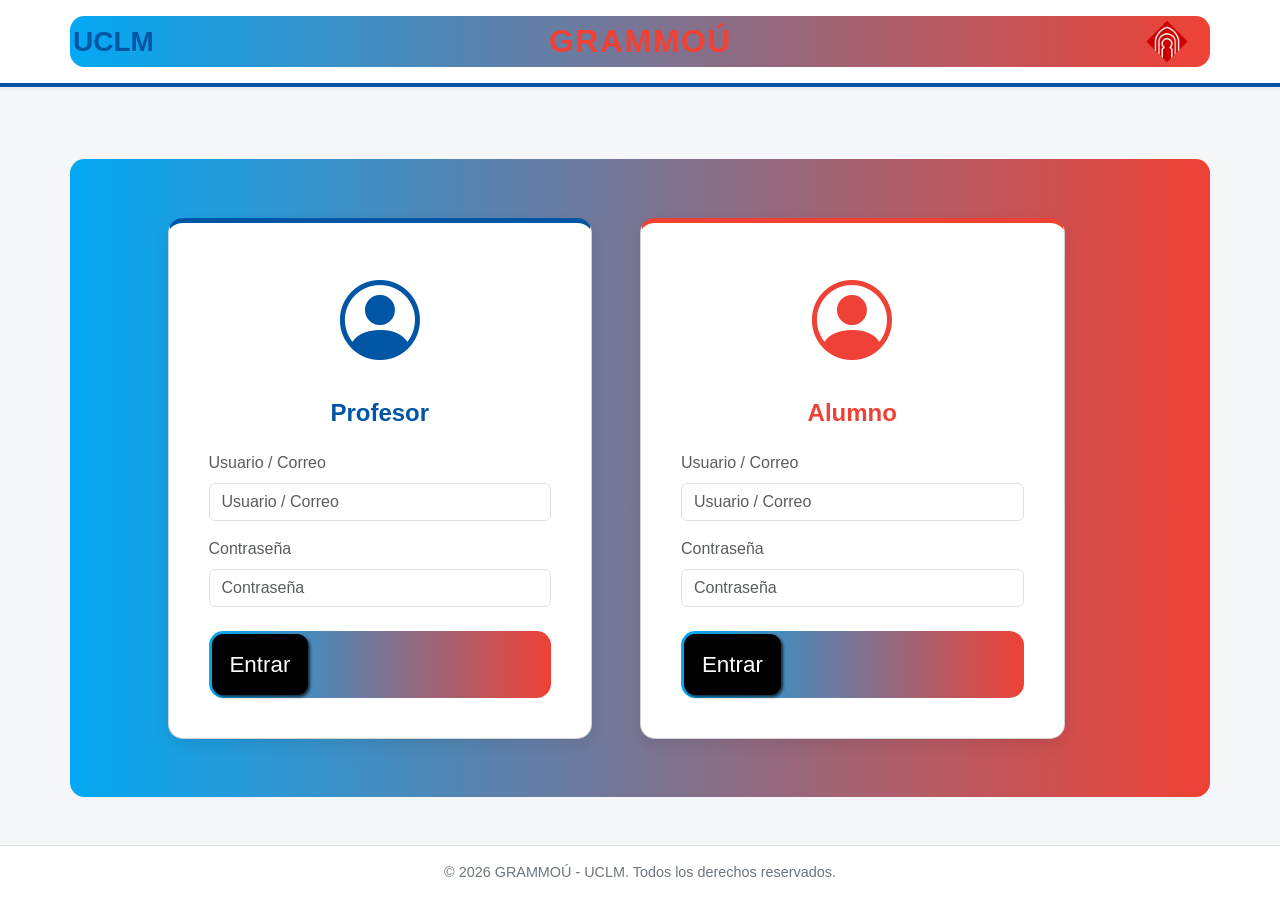
==== Index.html @ bfdd8eac "inicio de introduccion Es es el inicio de la aplicacion el apartado login" ====
<!DOCTYPE html>
<html lang="es">

<head>
    <title>Grammoù</title>
    <meta charset="UTF-8">
    <meta name="viewport" content="width=device-width, initial-scale=1.0">

    <link href="https://cdn.jsdelivr.net/npm/bootstrap@5.3.0/dist/css/bootstrap.min.css" rel="stylesheet">

    <link href="https://cdn.jsdelivr.net/npm/bootstrap-icons@1.10.5/font/bootstrap-icons.css" rel="stylesheet">

    <link rel="stylesheet" href="style.css">
</head>

<body>
    <header class="navbar navbar-expand-lg navbar-light py-3 mb-4">
        <div class="container d-flex justify-content-between align-items-center">
            <span class="h3 mb-0 fw-bold text-uclm">UCLM</span>
            <h1 class="h2 mb-0 fw-bold text-grammou">GRAMMOÚ</h1>
            <div>
                <img src="/Imagenes/Logo-UCLM.webp" alt="Logo de la UCLM" class="logo-img">
            </div>
        </div>
    </header>

    <main class="container my-5 flex-grow-1 d-flex align-items-center">
        <div class="row justify-content-center g-5 w-100">

            <div class="col-md-5">
                <div class="card card-prof p-4 h-100 text-center">
                    <div class="card-body d-flex flex-column align-items-center">
                        <i class="bi bi-person-circle mb-3" style="font-size: 5rem; color: var(--french-blue);"></i>
                        <h2 class="h4 mb-4 fw-bold text-uclm">Profesor</h2>

                        <form class="w-100 text-start">
                            <div class="mb-3">
                                <label for="prof-usuario" class="form-label text-muted">Usuario / Correo</label>
                                <input type="text" class="form-control" id="prof-usuario" placeholder="Usuario / Correo"
                                    required>
                            </div>
                            <div class="mb-4">
                                <label for="prof-pass" class="form-label text-muted">Contraseña</label>
                                <input type="password" class="form-control" id="prof-pass" placeholder="Contraseña"
                                    required>
                            </div>
                            <div class="container">
                                <button class="button">Entrar</button>
                            </div>
                        </form>
                    </div>
                </div>
            </div>

            <div class="col-md-5">
                <div class="card card-alum p-4 h-100 text-center">
                    <div class="card-body d-flex flex-column align-items-center">
                        <i class="bi bi-person-circle mb-3" style="font-size: 5rem; color: var(--french-red);"></i>
                        <h2 class="h4 mb-4 fw-bold text-danger" style="color: var(--french-red) !important;">Alumno</h2>

                        <form class="w-100 text-start">
                            <div class="mb-3">
                                <label for="alum-usuario" class="form-label text-muted">Usuario / Correo</label>
                                <input type="text" class="form-control" id="alum-usuario" placeholder="Usuario / Correo"
                                    required>
                            </div>
                            <div class="mb-4">
                                <label for="alum-pass" class="form-label text-muted">Contraseña</label>
                                <input type="password" class="form-control" id="alum-pass" placeholder="Contraseña"
                                    required>
                            </div>
                            <div class="container">
                                <button class="button">Entrar</button>
                            </div>
                        </form>
                    </div>
                </div>
            </div>

        </div>
    </main>

    <footer class="text-center py-3">
        <p class="mb-0">&copy; 2026 GRAMMOÚ - UCLM. Todos los derechos reservados.</p>
    </footer>

    <script src="https://cdn.jsdelivr.net/npm/bootstrap@5.3.0/dist/js/bootstrap.bundle.min.js"></script>
</body>

</html>
---- style.css ----
:root {
    --french-blue: #0055A4;
    --french-red: #EF4135;
    --french-white: #FFFFFF;
}

body {
    background-color: #F4F6F9;
    /* Fondo claro y moderno */
    color: #333333;
    min-height: 100vh;
    display: flex;
    flex-direction: column;
    font-family: 'Segoe UI', Tahoma, Geneva, Verdana, sans-serif;
}

.navbar {
    background-color: var(--french-white) !important;
    border-bottom: 4px solid var(--french-blue);
    box-shadow: 0 2px 4px rgba(0, 0, 0, 0.05);
}

.card {
    border-radius: 15px;
    box-shadow: 0 6px 15px rgba(0, 0, 0, 0.08);
    background-color: var(--french-white);
    transition: transform 0.25s ease, border-color 0.25s ease;
    -webkit-transition: transform 0.25s ease, border-color 0.25s ease;
    -moz-transition: transform 0.25s ease, border-color 0.25s ease;
    -ms-transition: transform 0.25s ease, border-color 0.25s ease;
    -o-transition: transform 0.25s ease, border-color 0.25s ease;
}

.card:hover {
    transform: translateY(-5px);
}

.card-prof {
    border-top: 5px solid var(--french-blue);
}

.card-alum {
    border-top: 5px solid var(--french-red);
}

.text-uclm {
    color: var(--french-blue);
}

.text-grammou {
    color: var(--french-red);
    letter-spacing: 1.5px;
}

.logo-img {
    height: 45px;
    width: auto;
    object-fit: contain;
}

.btn-french-blue {
    background-color: var(--french-blue);
    color: var(--french-white);
    border: none;
}

.btn-french-blue:hover {
    background-color: #003d82;
    color: var(--french-white);
}

.btn-french-red {
    background-color: var(--french-red);
    color: var(--french-white);
    border: none;
}

.btn-french-red:hover {
    background-color: #c62b21;
    color: var(--french-white);
}

footer {
    background-color: var(--french-white) !important;
    border-top: 1px solid #dee2e6;
    color: #6c757d;
    font-size: 0.9rem;
}

.form-control:focus {
    border-color: var(--french-blue);
    box-shadow: 0 0 0 0.25rem rgba(0, 85, 164, 0.25);
}

/* From Uiverse.io by Spacious74 */
button {
    font-size: 1.4em;
    padding: 0.6em 0.8em;
    border-radius: 0.5em;
    border: none;
    background-color: #000;
    color: #fff;
    cursor: pointer;
    box-shadow: 2px 2px 3px #000000b4;
}

.container {
    position: relative;
    padding: 3px;
    background: linear-gradient(90deg, #03a9f4, #EF4135);
    border-radius: 0.9em;
    transition: all 0.4s ease;
}

.container::before {
    content: "";
    position: absolute;
    inset: 0;
    margin: auto;
    border-radius: 0.9em;
    z-index: -10;
    filter: blur(0);
    transition: filter 0.4s ease;
}

.container:hover::before {
    background: linear-gradient(90deg, #03a9f4, #EF4135);
    filter: blur(1.2em);
}

.container:active::before {
    filter: blur(0.2em);
}
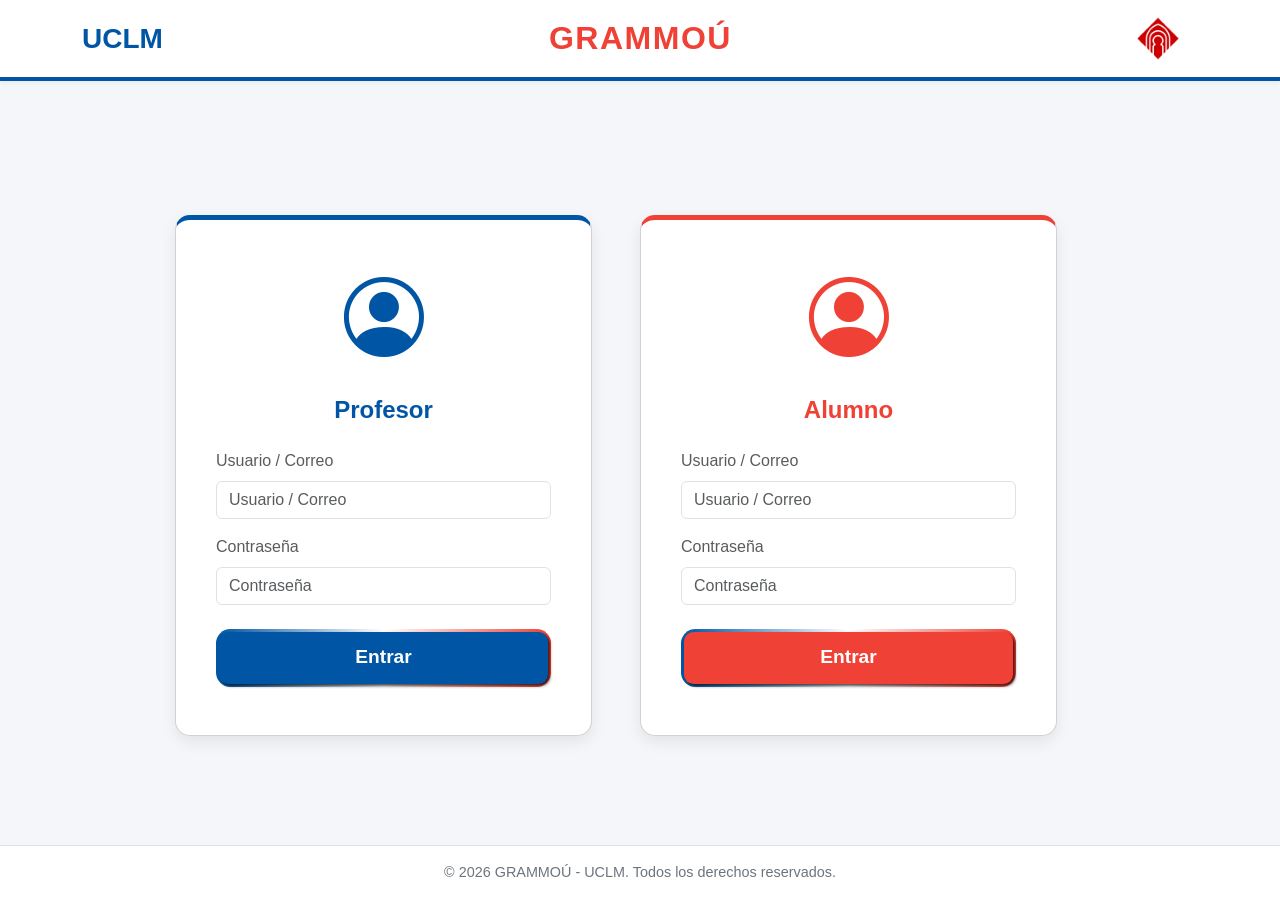
==== commit 0646fa77: "Correccion de pagina de login Se a puesto una con menos fatiga visual." ====
--- a/Index.html
+++ b/Index.html
@@ -5,12 +5,9 @@
     <title>Grammoù</title>
     <meta charset="UTF-8">
     <meta name="viewport" content="width=device-width, initial-scale=1.0">
-
     <link href="https://cdn.jsdelivr.net/npm/bootstrap@5.3.0/dist/css/bootstrap.min.css" rel="stylesheet">
-
     <link href="https://cdn.jsdelivr.net/npm/bootstrap-icons@1.10.5/font/bootstrap-icons.css" rel="stylesheet">
-
-    <link rel="stylesheet" href="style.css">
+    <link rel="stylesheet" href="./Grammoú/style.css">
 </head>
 
 <body>
@@ -23,29 +20,28 @@
             </div>
         </div>
     </header>
-
     <main class="container my-5 flex-grow-1 d-flex align-items-center">
         <div class="row justify-content-center g-5 w-100">
-
             <div class="col-md-5">
                 <div class="card card-prof p-4 h-100 text-center">
                     <div class="card-body d-flex flex-column align-items-center">
                         <i class="bi bi-person-circle mb-3" style="font-size: 5rem; color: var(--french-blue);"></i>
                         <h2 class="h4 mb-4 fw-bold text-uclm">Profesor</h2>
-
                         <form class="w-100 text-start">
                             <div class="mb-3">
                                 <label for="prof-usuario" class="form-label text-muted">Usuario / Correo</label>
                                 <input type="text" class="form-control" id="prof-usuario" placeholder="Usuario / Correo"
                                     required>
                             </div>
+
                             <div class="mb-4">
                                 <label for="prof-pass" class="form-label text-muted">Contraseña</label>
                                 <input type="password" class="form-control" id="prof-pass" placeholder="Contraseña"
                                     required>
                             </div>
-                            <div class="container">
-                                <button class="button">Entrar</button>
+
+                            <div class="btn-gradient-container mb-2">
+                                <button type="submit" class="custom-btn btn-prof-style">Entrar</button>
                             </div>
                         </form>
                     </div>
@@ -69,14 +65,14 @@
                                 <input type="password" class="form-control" id="alum-pass" placeholder="Contraseña"
                                     required>
                             </div>
-                            <div class="container">
-                                <button class="button">Entrar</button>
+
+                            <div class="btn-gradient-container mb-2">
+                                <button type="submit" class="custom-btn btn-alum-style">Entrar</button>
                             </div>
                         </form>
                     </div>
                 </div>
             </div>
-
         </div>
     </main>
 
@@ -87,4 +83,6 @@
     <script src="https://cdn.jsdelivr.net/npm/bootstrap@5.3.0/dist/js/bootstrap.bundle.min.js"></script>
 </body>
 
+</html>
+
 </html>
--- a/Grammoú/style.css
+++ b/Grammoú/style.css
@@ -0,0 +1,130 @@
+:root {
+    --french-blue: #0055A4;
+    --french-red: #EF4135;
+    --french-white: #FFFFFF;
+}
+
+body {
+    background-color: #F4F6F9;
+    /* Fondo claro y moderno */
+    color: #333333;
+    min-height: 100vh;
+    display: flex;
+    flex-direction: column;
+    font-family: 'Segoe UI', Tahoma, Geneva, Verdana, sans-serif;
+}
+
+.navbar {
+    background-color: var(--french-white) !important;
+    border-bottom: 4px solid var(--french-blue);
+    box-shadow: 0 2px 4px rgba(0, 0, 0, 0.05);
+}
+
+.card {
+    border-radius: 15px;
+    box-shadow: 0 6px 15px rgba(0, 0, 0, 0.08);
+    background-color: var(--french-white);
+    transition: transform 0.25s ease, border-color 0.25s ease;
+    -webkit-transition: transform 0.25s ease, border-color 0.25s ease;
+    -moz-transition: transform 0.25s ease, border-color 0.25s ease;
+    -ms-transition: transform 0.25s ease, border-color 0.25s ease;
+    -o-transition: transform 0.25s ease, border-color 0.25s ease;
+}
+
+.card:hover {
+    transform: translateY(-5px);
+}
+
+.card-prof {
+    border-top: 5px solid var(--french-blue);
+}
+
+.card-alum {
+    border-top: 5px solid var(--french-red);
+}
+
+.text-uclm {
+    color: var(--french-blue);
+}
+
+.text-grammou {
+    color: var(--french-red);
+    letter-spacing: 1.5px;
+}
+
+.logo-img {
+    height: 45px;
+    width: auto;
+    object-fit: contain;
+}
+
+/* Estilos de botones estilo Uiverse */
+.btn-gradient-container {
+    position: relative;
+    padding: 3px;
+    background: linear-gradient(90deg, var(--french-blue), var(--french-white), var(--french-red));
+    border-radius: 0.9em;
+    transition: all 0.4s ease;
+    width: 100%;
+}
+
+.btn-gradient-container::before {
+    content: "";
+    position: absolute;
+    inset: 0;
+    margin: auto;
+    border-radius: 0.9em;
+    z-index: -10;
+    filter: blur(0);
+    transition: filter 0.4s ease;
+    background: linear-gradient(90deg, var(--french-blue), var(--french-white), var(--french-red));
+}
+
+.btn-gradient-container:hover::before {
+    filter: blur(1.2em);
+}
+
+.btn-gradient-container:active::before {
+    filter: blur(0.2em);
+}
+
+.custom-btn {
+    font-size: 1.2em;
+    padding: 0.6em 0.8em;
+    border-radius: 0.5em;
+    border: none;
+    cursor: pointer;
+    box-shadow: 2px 2px 3px #000000b4;
+    width: 100%;
+    font-weight: bold;
+    color: #fff;
+    transition: background-color 0.3s ease, color 0.3s ease;
+}
+
+.btn-prof-style {
+    background-color: var(--french-blue);
+}
+
+.btn-prof-style:hover {
+    background-color: #003d82;
+}
+
+.btn-alum-style {
+    background-color: var(--french-red);
+}
+
+.btn-alum-style:hover {
+    background-color: #c62b21;
+}
+
+footer {
+    background-color: var(--french-white) !important;
+    border-top: 1px solid #dee2e6;
+    color: #6c757d;
+    font-size: 0.9rem;
+}
+
+.form-control:focus {
+    border-color: var(--french-blue);
+    box-shadow: 0 0 0 0.25rem rgba(0, 85, 164, 0.25);
+}
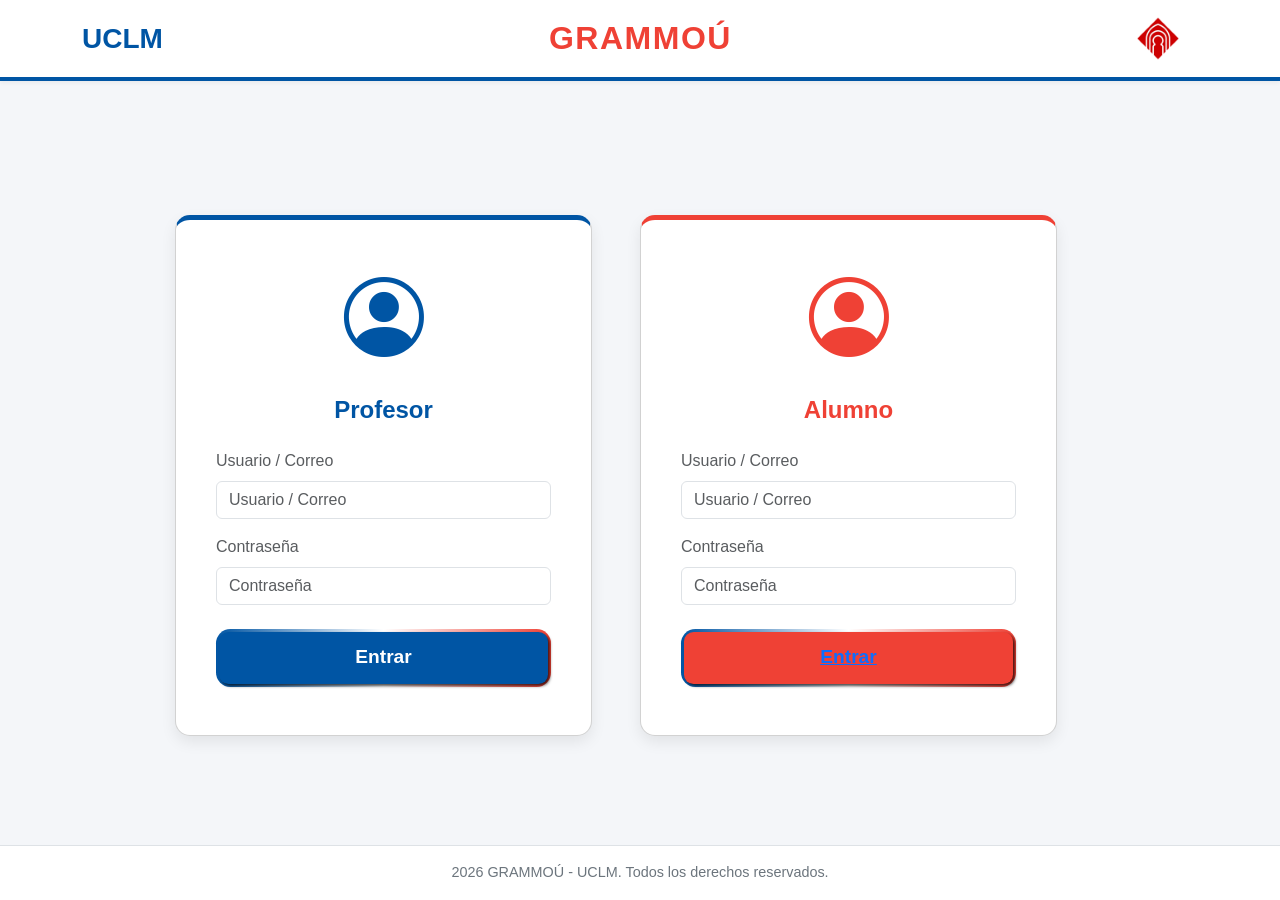
==== commit 0b8bd993: "Implementacion de la pagina del mapa se termina de definir la parte de la pagina del mapa." ====
--- a/Index.html
+++ b/Index.html
@@ -67,7 +67,8 @@
                             </div>
 
                             <div class="btn-gradient-container mb-2">
-                                <button type="submit" class="custom-btn btn-alum-style">Entrar</button>
+                                <button type="submit" class="custom-btn btn-alum-style"><a
+                                        href="Mapa.html">Entrar</a></button>
                             </div>
                         </form>
                     </div>
@@ -77,7 +78,7 @@
     </main>
 
     <footer class="text-center py-3">
-        <p class="mb-0">&copy; 2026 GRAMMOÚ - UCLM. Todos los derechos reservados.</p>
+        <p class="mb-0"> 2026 GRAMMOÚ - UCLM. Todos los derechos reservados.</p>
     </footer>
 
     <script src="https://cdn.jsdelivr.net/npm/bootstrap@5.3.0/dist/js/bootstrap.bundle.min.js"></script>
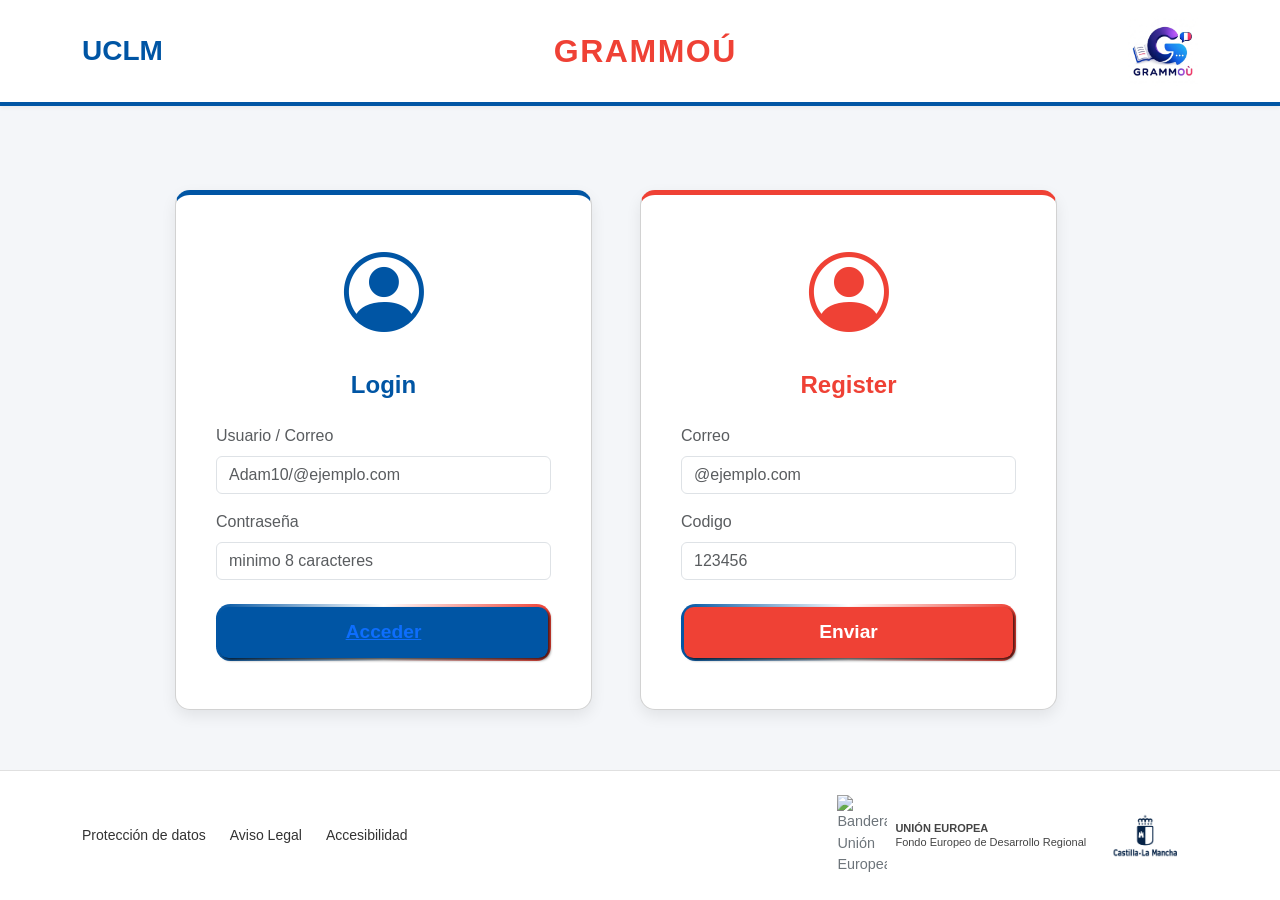
==== commit 7e68d159: "renovacion de inicio, interaccion de mapa Se a añadido de footer del educamos, se amodificado el log" ====
--- a/Index.html
+++ b/Index.html
@@ -4,6 +4,7 @@
 <head>
     <title>Grammoù</title>
     <meta charset="UTF-8">
+    <link rel="icon" type="image/x-icon" href="./Imagenes/Icono_APP.ico">
     <meta name="viewport" content="width=device-width, initial-scale=1.0">
     <link href="https://cdn.jsdelivr.net/npm/bootstrap@5.3.0/dist/css/bootstrap.min.css" rel="stylesheet">
     <link href="https://cdn.jsdelivr.net/npm/bootstrap-icons@1.10.5/font/bootstrap-icons.css" rel="stylesheet">
@@ -16,7 +17,7 @@
             <span class="h3 mb-0 fw-bold text-uclm">UCLM</span>
             <h1 class="h2 mb-0 fw-bold text-grammou">GRAMMOÚ</h1>
             <div>
-                <img src="/Imagenes/Logo-UCLM.webp" alt="Logo de la UCLM" class="logo-img">
+                <img src="./Imagenes/Icono_APP.webp" alt="Logo de la UCLM" class="logo-img">
             </div>
         </div>
     </header>
@@ -26,22 +27,20 @@
                 <div class="card card-prof p-4 h-100 text-center">
                     <div class="card-body d-flex flex-column align-items-center">
                         <i class="bi bi-person-circle mb-3" style="font-size: 5rem; color: var(--french-blue);"></i>
-                        <h2 class="h4 mb-4 fw-bold text-uclm">Profesor</h2>
+                        <h2 class="h4 mb-4 fw-bold text-uclm">Login</h2>
                         <form class="w-100 text-start">
                             <div class="mb-3">
                                 <label for="prof-usuario" class="form-label text-muted">Usuario / Correo</label>
-                                <input type="text" class="form-control" id="prof-usuario" placeholder="Usuario / Correo"
-                                    required>
+                                <input type="text" class="form-control" id="prof-usuario" placeholder="Adam10/@ejemplo.com" required>
                             </div>
 
                             <div class="mb-4">
                                 <label for="prof-pass" class="form-label text-muted">Contraseña</label>
-                                <input type="password" class="form-control" id="prof-pass" placeholder="Contraseña"
-                                    required>
+                                <input type="password" class="form-control" id="prof-pass" placeholder="minimo 8 caracteres" required>
                             </div>
 
                             <div class="btn-gradient-container mb-2">
-                                <button type="submit" class="custom-btn btn-prof-style">Entrar</button>
+                                <button type="submit" class="custom-btn btn-prof-style"><a href="Mapa.html">Acceder</a></button>
                             </div>
                         </form>
                     </div>
@@ -52,23 +51,20 @@
                 <div class="card card-alum p-4 h-100 text-center">
                     <div class="card-body d-flex flex-column align-items-center">
                         <i class="bi bi-person-circle mb-3" style="font-size: 5rem; color: var(--french-red);"></i>
-                        <h2 class="h4 mb-4 fw-bold text-danger" style="color: var(--french-red) !important;">Alumno</h2>
+                        <h2 class="h4 mb-4 fw-bold text-danger" style="color: var(--french-red) !important;">Register</h2>
 
                         <form class="w-100 text-start">
                             <div class="mb-3">
-                                <label for="alum-usuario" class="form-label text-muted">Usuario / Correo</label>
-                                <input type="text" class="form-control" id="alum-usuario" placeholder="Usuario / Correo"
-                                    required>
+                                <label for="alum-usuario" class="form-label text-muted">Correo</label>
+                                <input type="text" class="form-control" id="alum-usuario" placeholder="@ejemplo.com" required>
                             </div>
                             <div class="mb-4">
-                                <label for="alum-pass" class="form-label text-muted">Contraseña</label>
-                                <input type="password" class="form-control" id="alum-pass" placeholder="Contraseña"
-                                    required>
+                                <label for="alum-pass" class="form-label text-muted">Codigo</label>
+                                <input type="password" class="form-control" id="alum-pass" placeholder="123456" required>
                             </div>
 
                             <div class="btn-gradient-container mb-2">
-                                <button type="submit" class="custom-btn btn-alum-style"><a
-                                        href="Mapa.html">Entrar</a></button>
+                                <button type="submit" class="custom-btn btn-alum-style">Enviar</button>
                             </div>
                         </form>
                     </div>
@@ -77,8 +73,30 @@
         </div>
     </main>
 
-    <footer class="text-center py-3">
-        <p class="mb-0"> 2026 GRAMMOÚ - UCLM. Todos los derechos reservados.</p>
+    <footer class="footer-institucional py-4 mt-auto">
+        <div class="container">
+            <div class="row align-items-center text-center text-md-start">
+                <div class="col-12 col-md-6 d-flex justify-content-center justify-content-md-start gap-4 mb-4 mb-md-0">
+                    <a href="https://educacion.castillalamancha.es/" class="footer-link">Protección de datos</a>
+                    <a href="https://educacion.castillalamancha.es/" class="footer-link">Aviso Legal</a>
+                    <a href="https://www.castillalamancha.es/declaraci%C3%B3n-de-accesibilidad" class="footer-link">Accesibilidad</a>
+                </div>
+
+                <div
+                    class="col-12 col-md-6 d-flex justify-content-center justify-content-md-end align-items-center gap-4">
+                    <div class="d-flex align-items-center gap-2 logo-container">
+                        <img src="https://upload.wikimedia.org/wikipedia/commons/b/b7/Flag_of_Europe.svg" alt="Bandera Unión Europea" style="width: 50px;">
+                        <div class="text-start footer-txt-small">
+                            <strong class="d-block">UNIÓN EUROPEA</strong>
+                            <span>Fondo Europeo de Desarrollo Regional</span>
+                        </div>
+                    </div>
+                    <div class="logo-container">
+                        <img src="./Imagenes/logo-castilla-la-mancha.webp" alt="Castilla-La Mancha" style="height: 45px;">
+                    </div>
+                </div>
+            </div>
+        </div>
     </footer>
 
     <script src="https://cdn.jsdelivr.net/npm/bootstrap@5.3.0/dist/js/bootstrap.bundle.min.js"></script>
--- a/Grammoú/style.css
+++ b/Grammoú/style.css
@@ -53,7 +53,7 @@
 }
 
 .logo-img {
-    height: 45px;
+    height: 70px;
     width: auto;
     object-fit: contain;
 }
@@ -127,4 +127,33 @@
 .form-control:focus {
     border-color: var(--french-blue);
     box-shadow: 0 0 0 0.25rem rgba(0, 85, 164, 0.25);
-}+}
+
+.footer-institucional {
+    background-color: #f8f9fa;
+    border-top: 1px solid #e0e0e0;
+    font-family: 'Segoe UI', Tahoma, Geneva, Verdana, sans-serif;
+}
+
+.footer-link {
+    color: #333;
+    text-decoration: none;
+    font-size: 14px;
+    transition: color 0.2s;
+}
+
+.footer-link:hover {
+    color: var(--french-blue);
+    text-decoration: underline;
+}
+
+.footer-txt-small {
+    font-size: 11px;
+    line-height: 1.2;
+    color: #444;
+}
+
+.logo-container {
+    filter: grayscale(20%);
+}
+
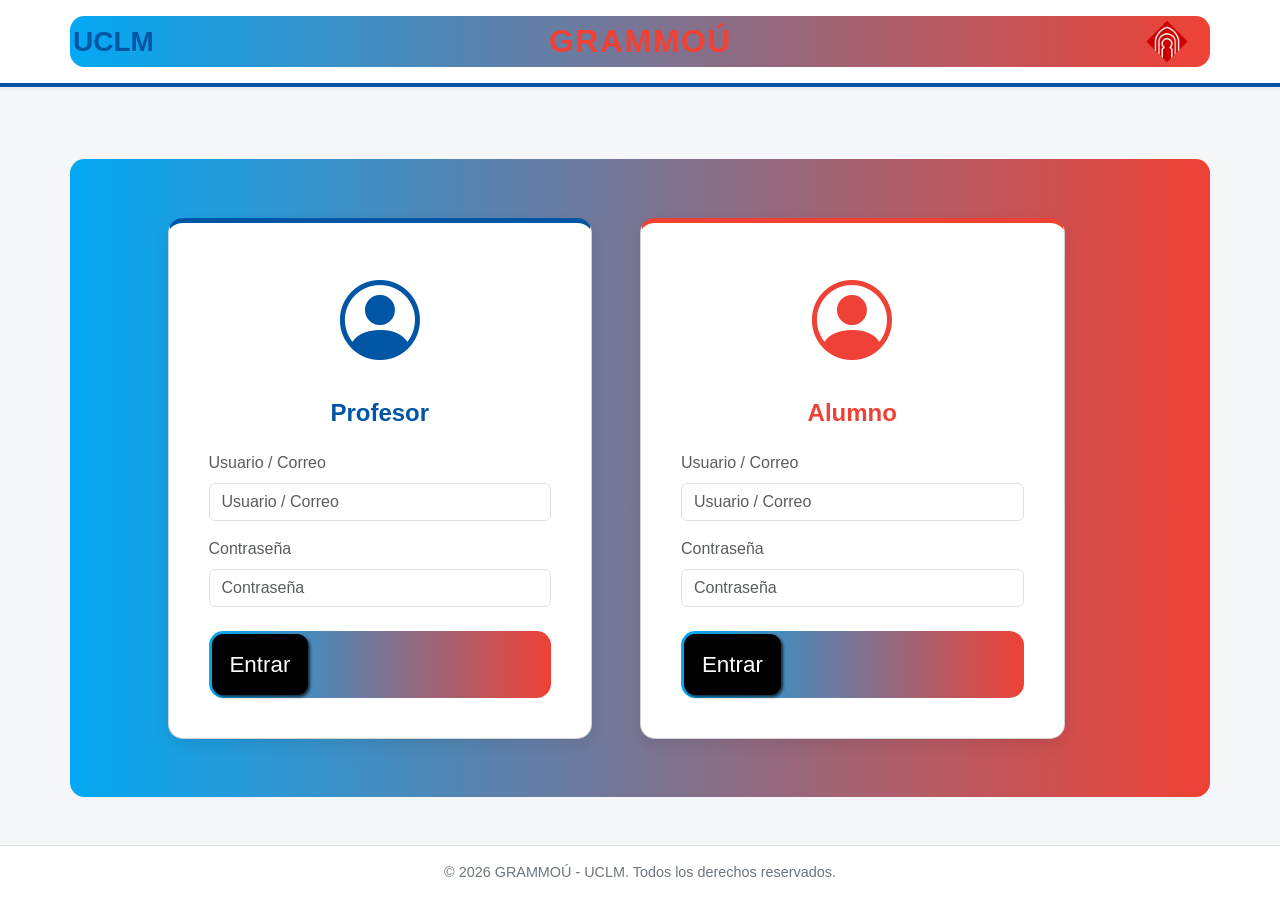
==== commit 0b1077e0: "Merge branch 'main' into RamaAdam" ====
--- a/Index.html
+++ b/Index.html
@@ -4,11 +4,13 @@
 <head>
     <title>Grammoù</title>
     <meta charset="UTF-8">
-    <link rel="icon" type="image/x-icon" href="./Imagenes/Icono_APP.ico">
     <meta name="viewport" content="width=device-width, initial-scale=1.0">
+
     <link href="https://cdn.jsdelivr.net/npm/bootstrap@5.3.0/dist/css/bootstrap.min.css" rel="stylesheet">
+
     <link href="https://cdn.jsdelivr.net/npm/bootstrap-icons@1.10.5/font/bootstrap-icons.css" rel="stylesheet">
-    <link rel="stylesheet" href="./Grammoú/style.css">
+
+    <link rel="stylesheet" href="style.css">
 </head>
 
 <body>
@@ -17,30 +19,33 @@
             <span class="h3 mb-0 fw-bold text-uclm">UCLM</span>
             <h1 class="h2 mb-0 fw-bold text-grammou">GRAMMOÚ</h1>
             <div>
-                <img src="./Imagenes/Icono_APP.webp" alt="Logo de la UCLM" class="logo-img">
+                <img src="/Imagenes/Logo-UCLM.webp" alt="Logo de la UCLM" class="logo-img">
             </div>
         </div>
     </header>
+
     <main class="container my-5 flex-grow-1 d-flex align-items-center">
         <div class="row justify-content-center g-5 w-100">
+
             <div class="col-md-5">
                 <div class="card card-prof p-4 h-100 text-center">
                     <div class="card-body d-flex flex-column align-items-center">
                         <i class="bi bi-person-circle mb-3" style="font-size: 5rem; color: var(--french-blue);"></i>
-                        <h2 class="h4 mb-4 fw-bold text-uclm">Login</h2>
+                        <h2 class="h4 mb-4 fw-bold text-uclm">Profesor</h2>
+
                         <form class="w-100 text-start">
                             <div class="mb-3">
                                 <label for="prof-usuario" class="form-label text-muted">Usuario / Correo</label>
-                                <input type="text" class="form-control" id="prof-usuario" placeholder="Adam10/@ejemplo.com" required>
+                                <input type="text" class="form-control" id="prof-usuario" placeholder="Usuario / Correo"
+                                    required>
                             </div>
-
                             <div class="mb-4">
                                 <label for="prof-pass" class="form-label text-muted">Contraseña</label>
-                                <input type="password" class="form-control" id="prof-pass" placeholder="minimo 8 caracteres" required>
+                                <input type="password" class="form-control" id="prof-pass" placeholder="Contraseña"
+                                    required>
                             </div>
-
-                            <div class="btn-gradient-container mb-2">
-                                <button type="submit" class="custom-btn btn-prof-style"><a href="Mapa.html">Acceder</a></button>
+                            <div class="container">
+                                <button class="button">Entrar</button>
                             </div>
                         </form>
                     </div>
@@ -51,57 +56,35 @@
                 <div class="card card-alum p-4 h-100 text-center">
                     <div class="card-body d-flex flex-column align-items-center">
                         <i class="bi bi-person-circle mb-3" style="font-size: 5rem; color: var(--french-red);"></i>
-                        <h2 class="h4 mb-4 fw-bold text-danger" style="color: var(--french-red) !important;">Register</h2>
+                        <h2 class="h4 mb-4 fw-bold text-danger" style="color: var(--french-red) !important;">Alumno</h2>
 
                         <form class="w-100 text-start">
                             <div class="mb-3">
-                                <label for="alum-usuario" class="form-label text-muted">Correo</label>
-                                <input type="text" class="form-control" id="alum-usuario" placeholder="@ejemplo.com" required>
+                                <label for="alum-usuario" class="form-label text-muted">Usuario / Correo</label>
+                                <input type="text" class="form-control" id="alum-usuario" placeholder="Usuario / Correo"
+                                    required>
                             </div>
                             <div class="mb-4">
-                                <label for="alum-pass" class="form-label text-muted">Codigo</label>
-                                <input type="password" class="form-control" id="alum-pass" placeholder="123456" required>
+                                <label for="alum-pass" class="form-label text-muted">Contraseña</label>
+                                <input type="password" class="form-control" id="alum-pass" placeholder="Contraseña"
+                                    required>
                             </div>
-
-                            <div class="btn-gradient-container mb-2">
-                                <button type="submit" class="custom-btn btn-alum-style">Enviar</button>
+                            <div class="container">
+                                <button class="button">Entrar</button>
                             </div>
                         </form>
                     </div>
                 </div>
             </div>
+
         </div>
     </main>
 
-    <footer class="footer-institucional py-4 mt-auto">
-        <div class="container">
-            <div class="row align-items-center text-center text-md-start">
-                <div class="col-12 col-md-6 d-flex justify-content-center justify-content-md-start gap-4 mb-4 mb-md-0">
-                    <a href="https://educacion.castillalamancha.es/" class="footer-link">Protección de datos</a>
-                    <a href="https://educacion.castillalamancha.es/" class="footer-link">Aviso Legal</a>
-                    <a href="https://www.castillalamancha.es/declaraci%C3%B3n-de-accesibilidad" class="footer-link">Accesibilidad</a>
-                </div>
-
-                <div
-                    class="col-12 col-md-6 d-flex justify-content-center justify-content-md-end align-items-center gap-4">
-                    <div class="d-flex align-items-center gap-2 logo-container">
-                        <img src="https://upload.wikimedia.org/wikipedia/commons/b/b7/Flag_of_Europe.svg" alt="Bandera Unión Europea" style="width: 50px;">
-                        <div class="text-start footer-txt-small">
-                            <strong class="d-block">UNIÓN EUROPEA</strong>
-                            <span>Fondo Europeo de Desarrollo Regional</span>
-                        </div>
-                    </div>
-                    <div class="logo-container">
-                        <img src="./Imagenes/logo-castilla-la-mancha.webp" alt="Castilla-La Mancha" style="height: 45px;">
-                    </div>
-                </div>
-            </div>
-        </div>
+    <footer class="text-center py-3">
+        <p class="mb-0">&copy; 2026 GRAMMOÚ - UCLM. Todos los derechos reservados.</p>
     </footer>
 
     <script src="https://cdn.jsdelivr.net/npm/bootstrap@5.3.0/dist/js/bootstrap.bundle.min.js"></script>
 </body>
 
-</html>
-
 </html>
--- a/style.css
+++ b/style.css
@@ -0,0 +1,133 @@
+:root {
+    --french-blue: #0055A4;
+    --french-red: #EF4135;
+    --french-white: #FFFFFF;
+}
+
+body {
+    background-color: #F4F6F9;
+    /* Fondo claro y moderno */
+    color: #333333;
+    min-height: 100vh;
+    display: flex;
+    flex-direction: column;
+    font-family: 'Segoe UI', Tahoma, Geneva, Verdana, sans-serif;
+}
+
+.navbar {
+    background-color: var(--french-white) !important;
+    border-bottom: 4px solid var(--french-blue);
+    box-shadow: 0 2px 4px rgba(0, 0, 0, 0.05);
+}
+
+.card {
+    border-radius: 15px;
+    box-shadow: 0 6px 15px rgba(0, 0, 0, 0.08);
+    background-color: var(--french-white);
+    transition: transform 0.25s ease, border-color 0.25s ease;
+    -webkit-transition: transform 0.25s ease, border-color 0.25s ease;
+    -moz-transition: transform 0.25s ease, border-color 0.25s ease;
+    -ms-transition: transform 0.25s ease, border-color 0.25s ease;
+    -o-transition: transform 0.25s ease, border-color 0.25s ease;
+}
+
+.card:hover {
+    transform: translateY(-5px);
+}
+
+.card-prof {
+    border-top: 5px solid var(--french-blue);
+}
+
+.card-alum {
+    border-top: 5px solid var(--french-red);
+}
+
+.text-uclm {
+    color: var(--french-blue);
+}
+
+.text-grammou {
+    color: var(--french-red);
+    letter-spacing: 1.5px;
+}
+
+.logo-img {
+    height: 45px;
+    width: auto;
+    object-fit: contain;
+}
+
+.btn-french-blue {
+    background-color: var(--french-blue);
+    color: var(--french-white);
+    border: none;
+}
+
+.btn-french-blue:hover {
+    background-color: #003d82;
+    color: var(--french-white);
+}
+
+.btn-french-red {
+    background-color: var(--french-red);
+    color: var(--french-white);
+    border: none;
+}
+
+.btn-french-red:hover {
+    background-color: #c62b21;
+    color: var(--french-white);
+}
+
+footer {
+    background-color: var(--french-white) !important;
+    border-top: 1px solid #dee2e6;
+    color: #6c757d;
+    font-size: 0.9rem;
+}
+
+.form-control:focus {
+    border-color: var(--french-blue);
+    box-shadow: 0 0 0 0.25rem rgba(0, 85, 164, 0.25);
+}
+
+/* From Uiverse.io by Spacious74 */
+button {
+    font-size: 1.4em;
+    padding: 0.6em 0.8em;
+    border-radius: 0.5em;
+    border: none;
+    background-color: #000;
+    color: #fff;
+    cursor: pointer;
+    box-shadow: 2px 2px 3px #000000b4;
+}
+
+.container {
+    position: relative;
+    padding: 3px;
+    background: linear-gradient(90deg, #03a9f4, #EF4135);
+    border-radius: 0.9em;
+    transition: all 0.4s ease;
+}
+
+.container::before {
+    content: "";
+    position: absolute;
+    inset: 0;
+    margin: auto;
+    border-radius: 0.9em;
+    z-index: -10;
+    filter: blur(0);
+    transition: filter 0.4s ease;
+}
+
+.container:hover::before {
+    background: linear-gradient(90deg, #03a9f4, #EF4135);
+    filter: blur(1.2em);
+}
+
+.container:active::before {
+    filter: blur(0.2em);
+}
